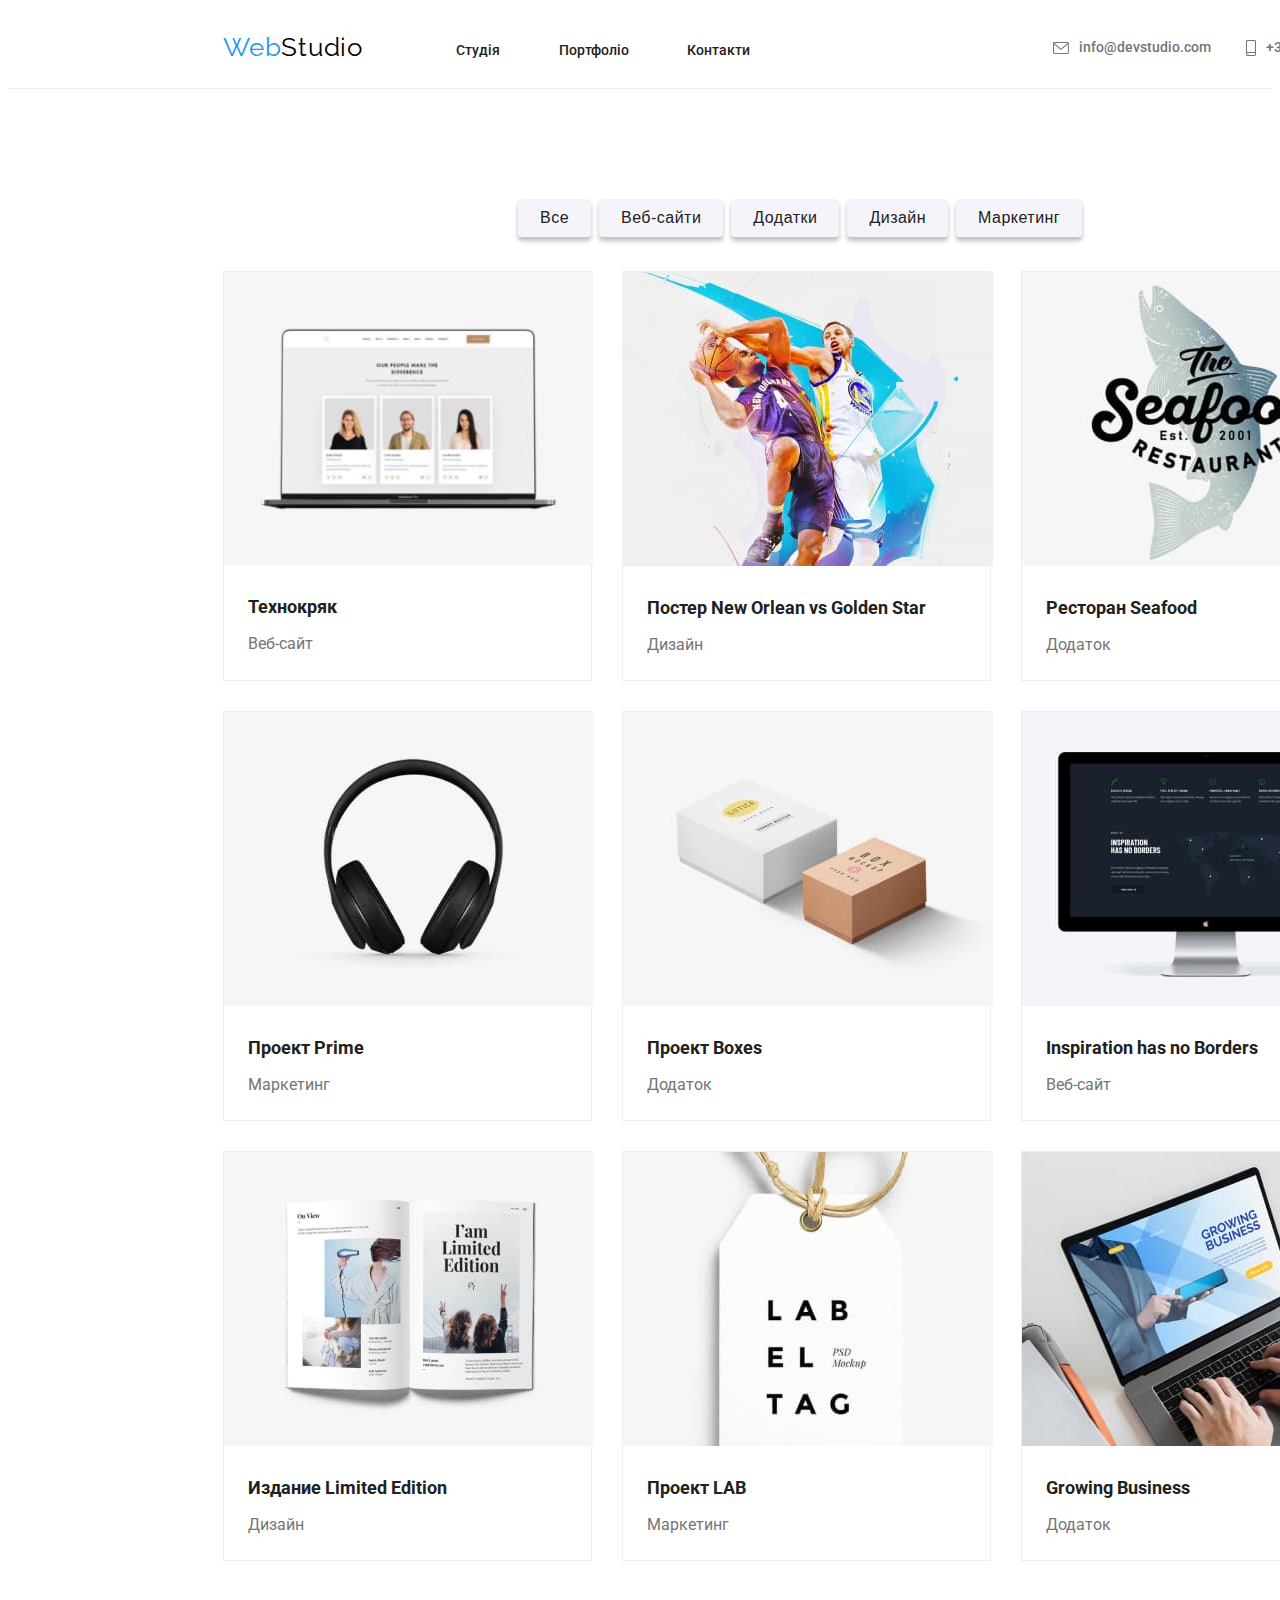
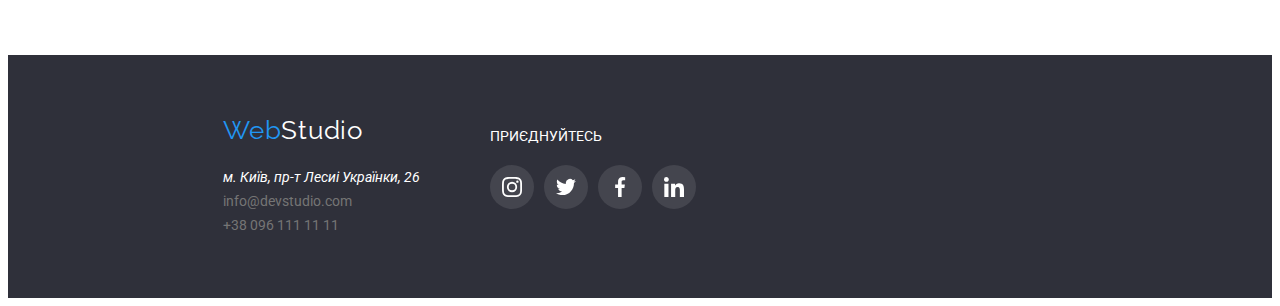
==== portfolio.html @ be72c02e "add projecy" ====
<!DOCTYPE html>
<html lang="ru">
  <head>
    <meta charset="UTF-8" />
    <meta http-equiv="X-UA-Compatible" content="IE=edge" />
    <meta name="viewport" content="width=device-width, initial-scale=1.0" />
    <title>WebStudio-portfolio</title>
    <link href="https://fonts.googleapis.com/css2?family=Raleway:wght@700&family=Roboto:ital,wght@0,500;0,700;0,900;1,400&display=swap" rel="stylesheet">
    <!-- нормалізатор -->
    <link rel="stylesheet" href="https://cdnjs.cloudflare.com/ajax/libs/modern-normalize/1.1.0/modern-normalize.min.css"
      integrity="sha512-wpPYUAdjBVSE4KJnH1VR1HeZfpl1ub8YT/NKx4PuQ5NmX2tKuGu6U/JRp5y+Y8XG2tV+wKQpNHVUX03MfMFn9Q=="
      crossorigin="anonymous" referrerpolicy="no-referrer" />

    <link rel="stylesheet" href="./css/styles.css" />
    
  </head>
  <body>
  <!-- Хедер -->
<header class="header-style">
  <!-- <div class="container"> -->
  <section class="head">
    <div class="container">
      <div class="heder-navi">
        <div class="logo-general">
          <a class="logo" href="./index.html">Web<samp class="logo-second">Studio</samp>
          </a>
        </div>
        <div class="navi-general">
          <nav class="nav">
            <ul class="site-nav list">
              <li><a href="./index.html" class="link">Студія</a></li>
              <li><a href="./portfolio.html" class="link">Портфоліо</a></li>
              <li><a href="" class="link">Контакти</a></li>
            </ul>
          </nav>
        </div>
        <div class="aut-navi-general">
          <ul class="aut-nav list">
            <li class="envelope">
              <a href="mailto:info@devstudio.com" class="a-link"> 
                <svg class="envelope-svg">
                  <use href="./images/sprit1.svg#icon-envelope"></use>
                </svg>info@devstudio.com</a>
            </li>
            <li class="phone">
              <a href="tel:+380961111111" class="a-link"> <svg class="phone-svg">
                  <use href="./images/sprit1.svg#icon-smartphone"></use>
                </svg>+38 096 111 11 11</a>
            </li>
          </ul>
        </div>
      </div>
    </div>
  </section>
</header>

    <!-- скритий h1 -->
    <h1 class="visually-hidden">скритий текст</h1>

    <!-- Mein -->
    <main>
      <!-- Продук -->
      <section class="portf-main">
        <div class="container">
        <!-- Фільтер -->
        <div class="button-general">
          <ul class="portf-button list">
            <li class="button-item"><button type="button" class="button-list">Все</button></li>
            <li class="button-item"><button type="button" class="button-list">Веб-сайти</button></li>
            <li class="button-item"><button type="button" class="button-list">Додатки</button></li>
            <li class="button-item"><button type="button" class="button-list">Дизайн</button></li>
            <li class="button-item"><button type="button" class="button-list">Маркетинг</button></li>
          </ul>
        </div>
        <div class="project">

        <ul class="portf-project list">
          <li class="project-general">
            <img src="./images/p-img001.jpg" alt="foto-1" width="369" />
            <div class="product-general">
            <h2 class="project-title">Технокряк</h2>
            <p class="product">Веб-сайт</p>
            </div>
          </li>
          <li class="project-general">
            <img src="./images/p-img002.jpg" alt="foto-2" width="370" />
            <div class="product-general">
            <h2 class="project-title">Постер New Orlean vs Golden Star</h2>
            <p class="product">Дизайн</p>
            </div>
          </li>
          <li class="project-general">
            <img src="./images/p-img003.jpg" alt="foto-3" width="370" />
            <div class="product-general">
            <h2 class="project-title">Ресторан Seafood</h2>
            <p class="product">Додаток</p>
            </div>
          </li>
          <li class="project-general">
            <img src="./images/p-img004.jpg" alt="foto-4" width="370" />
            <div class="product-general">
            <h2 class="project-title">Проект Prime</h2>
            <p class="product">Маркетинг</p>
            </div>
          </li>
          <li class="project-general">
            <img src="./images/p-img005.jpg" alt="foto-5" width="370" />
            <div class="product-general">
            <h2 class="project-title">Проект Boxes</h2>
            <p class="product">Додаток</p>
            </div>
          </li>
          <li class="project-general">
            <img src="./images/p-img006.jpg" alt="foto-6" width="370" />
            <div class="product-general">
            <h2 class="project-title">Inspiration has no Borders</h2>
            <p class="product">Веб-сайт</p>
            </div>
          </li>
          <li class="project-general">
            <img src="./images/p-img007.jpg" alt="foto-7" width="370" />
            <div class="product-general">
            <h2 class="project-title">Издание Limited Edition</h2>
            <p class="product">Дизайн</p>
            </div>
          </li>
          <li class="project-general">
            <img src="./images/p-img008.jpg" alt="foto-8" width="370" />
            <div class="product-general">
            <h2 class="project-title">Проект LAB</h2>
            <p class="product">Маркетинг</p>
            </div>
          </li>
          <li class="project-general">
            <img src="./images/p-img009.jpg" alt="foto-9" width="370" />
            <div class="product-general">
            <h2 class="project-title">Growing Business</h2>
            <p class="product">Додаток</p>
            </div>
          </li>
        </ul>
        </div>
        </div>
      </section>
    </main>

    <!-- Футер -->
    <footer class="fotter-styles">
      <div class="container">
        <div class="futter">
          <div class="futter-contact">
            <a class="logo" href="./index.html">Web<samp class="logo-three">Studio</samp>
            </a>
            <div class="fotter-adress">
              <address class="adsress-styles">м. Київ, пр-т Лесиі Українки, 26</address>
              <ul class="contact list">
                <li>
                  <a href="mailto:info@devstudio.com" class="cont-list">info@devstudio.com</a>
                </li>
                <li>
                  <a href="tel:+380961111111" class="cont-list">+38 096 111 11 11</a>
                </li>
              </ul>
            </div>
          </div>
          <div class="futter-sotial">
            <p class="to-us">ПРИЄДНУЙТЕСЬ</p>
            <ul class="futter-sotial-item list">
              <li>
                <a href="" class="sotial-icon">
                  <svg class="icon-name">
                    <use href="./images/sprit.svg#icon-instagram"></use>
                  </svg>
                </a>
              </li>
              <li>
                <a href="" class="sotial-icon">
                  <svg class="icon-name">
                    <use href="./images/sprit.svg#icon-twitter"></use>
                  </svg>
                </a>
              </li>
              <li>
                <a href="" class="sotial-icon">
                  <svg class="icon-name">
                    <use href="./images/sprit.svg#icon-facebook"></use>
                  </svg>
                </a>
              </li>
              <li>
                <a href="" class="sotial-icon">
                  <svg class="icon-name">
                    <use href="./images/sprit.svg#icon-linkedin"></use>
                  </svg>
                </a>
              </li>
            </ul>
          </div>
        </div>
      </div>
    </footer>
  </body>
</html>
---- css/styles.css ----
.list {
  list-style: none;
}
a {
  text-decoration: none;
}
:root {
  --color-general-: #212121;
  --color-second-: #2196f3;
  --color-h1-: #ffffff;
  --color-text-: #757575;
  --background-scond: #2f303a;
  --background-button-: #2196f3;
  --background-heder-: #ffffff;
  --background-general: #e5e5e5;
  --background-portf-button: #f5f4fa;
}
body {
  background-color: var(--background-heder-);
  color: var(--color-text-);
  font-family: Roboto, sans-serif;
}

/* скритий текст */
.visually-hidden {
  position: absolute;
  white-space: nowrap;
  width: 1px;
  height: 1px;
  overflow: hidden;
  border: 0;
  padding: 0;
  clip: rect(0 0 0 0);
  clip-path: inset(50%);
  margin: -1px;
}

.container {
  margin-right: 200px;
  margin-left: 200px;
  padding-right: 15px;
  padding-left: 15px;
  width: 1200px;
}

/* стилізація шапки */

.section {
  max-width: 1600px;
}
.header-style {
  background-color: var(--background-heder-);
  max-width: 1600px;
}
.head {
  width: 1600 px;
  border-bottom: solid 1px #ececec;
}

.heder-navi {
  display: flex;
  align-items: center;
}
.site-nav {
  display: flex;
  width: 294px;
  height: 16px;
  justify-content: space-between;
  padding-left: 0;
  margin: 0;
}
.aut-navi-general {
  margin-left: 331px;
}
.aut-nav {
  display: flex;
  width: 307px;
  padding-left: 0;
  justify-content: space-between;
}
.logo-general {
  padding-top: 24px;
  padding-bottom: 25px;
  margin-right: 93px;
}

.logo {
  color: #2196f3;
  font-family: Raleway;
  font-size: 26px;
  line-height: 1.19;
  letter-spacing: 0.03em;
}
.logo-second {
  color: #000000;
  font-family: Raleway;
  font-size: 26px;
  line-height: 1.19;
  letter-spacing: 0.03em;
}
.logo-three {
  color: var(--background-heder-);
  font-family: Raleway;
  font-size: 26px;
  line-height: 1.19;
}

.site-nav .link {
  color: var(--color-general-);
  font-weight: 500;
  font-size: 14px;
  line-height: 1.14;
  padding: 32px 0;
}
.site-nav .link:hover,
.site-nav .link:focus {
  color: var(--color-second-);
  font-weight: 500;
  font-size: 14px;
  line-height: 1.14;
}
.aut-nav .a-link {
  color: var(--color-text-);
  font-weight: 500;
  font-size: 14px;
  line-height: 1.14;
}

.aut-nav .a-link:hover,
.aut-nav .a-link:focus {
  color: var(--color-second-);
  font-weight: 500;
  font-size: 14px;
  line-height: 1.14;
}
.aut-nav .a-link:hover .envelope-svg,
.aut-nav .a-link:focus .envelope-svg {
  fill: var(--color-second-);
}
.aut-nav .a-link:hover .phone-svg,
.aut-nav .a-link:focus .phone-svg {
  fill: var(--color-second-);
}
.a-link {
  display: inline-flex;
  align-items: center;
}
.envelope {
  display: flex;
  align-items: center;
  justify-content: center;
  width: 161px;
  height: 16px;
  margin-right: 30px;
  margin-left: -30px;
  color: var(--color-text-);
}
.phone {
  display: flex;
  align-items: center;
  width: 142px;
  height: 16px;
  /* color: var(--color-text-); */
}
.phone-svg {
  width: 10px;
  height: 16px;
  margin-right: 10px;
  fill: var(--color-text-);
}

.envelope-svg {
  width: 16px;
  height: 12px;
  margin-right: 10px;
  fill: var(--color-text-);
}

/* стилізація героя */
.heroe {
  padding: 200px 0;
  background-color: var(--background-scond);
  color: var(--color-h1-);
  max-width: 1600px;
}
.heroe-main {
  font-weight: 900;
  font-size: 44px;
  line-height: 1.36;
  text-transform: uppercase;
  text-align: center;
  margin-top: 0;
}

.heroe {
  max-width: 1600px;
  height: 600px;
  margin-right: 0;
  margin-left: 0;

  background-image: linear-gradient(
      to right,
      rgba(47, 48, 58, 0.4),
      rgba(47, 48, 58, 0.4)
    ),
    url(../images/hero_img_general.jpg);
  background-repeat: no-repeat;
  background-position: center;
  background-size: cover;
  background-color: #c4c4c4;
}

.button-styles {
  background-color: var(--color-second-);
  color: var(--color-h1-);
  font-weight: bold;
  font-size: 16px;
  line-height: 1.88;
  cursor: pointer;
  padding: 10px 32px;
  border: none;
  margin: 0 auto;
  display: block;
  box-shadow: 0px 4px 4px rgba(0, 0, 0, 0.15);
  border-radius: 4px;
}
.button-styles:hover,
.button-styles:focus {
  background-color: #188ce8;
}
/* стилізвція майн */

.section {
  padding: 94px 0;
}

.section-mod {
  padding-bottom: 0;
}
.site-we .we-title {
  color: var(--color-general-);
  font-weight: bold;
  font-size: 14px;
  line-height: 1.14;
  text-transform: uppercase;
}

.site-we {
  display: flex;
  justify-content: space-between;
  padding-left: 0;
}

.site-we .we-text {
  font-size: 14px;
  line-height: 1.71;
}

.we-item {
  width: 270px;
  padding-left: 0;
}
.we-item:not(:last-child) {
  margin-right: 30px;
}

.we-item-icon {
  width: 270px;
  height: 120px;
  background-color: var(--background-portf-button);
  display: block;
  border-radius: 4px;
  display: inline-flex;
  justify-content: center;
  align-items: center;
}

.our-work {
  color: var(--color-general-);
  font-weight: bold;
  font-size: 36px;
  line-height: 1.17;
  text-align: center;
  margin-top: 0;
  margin-bottom: 50px;
}
.foto-work {
  display: flex;
  padding-left: 0;
  margin: 0;
}
.foto-work .item:not(:last-child) {
  margin-right: 30px;
}

/* стилізація команди */
.comand {
  background-color: var(--background-portf-button);
  padding-top: 0;
}
.our-comand {
  color: var(--color-general-);
  font-weight: bold;
  font-size: 36px;
  line-height: 1.17;
  padding-top: 94px;
  padding-bottom: 50px;
  text-align: center;
  margin: 0;
}

.about-we {
  width: 270px;
  padding-left: 0;
  margin: 0;
  display: flex;
  justify-content: space-between;
}
.about-we .item:not(:last-child) {
  margin-right: 30px;
}
.item-general {
  background: var(--background-heder-);
  box-shadow: 0px 1px 3px rgba(0, 0, 0, 0.12), 0px 1px 1px rgba(0, 0, 0, 0.14),
    0px 2px 1px rgba(0, 0, 0, 0.2);
  border-radius: 0px 0px 4px 4px;
}
.person-item {
  padding-top: 30px;
  padding-bottom: 30px;
}
.name {
  color: var(--color-general-);
  font-weight: 500;
  font-size: 16px;
  line-height: 1.19;
  text-align: center;
  margin: 0;
  padding-bottom: 10px;
}
.position {
  font-weight: normal;
  font-size: 16px;
  line-height: 1.19;
  text-align: center;
  margin: 0;
}

/* соцмережі працівників */

.sotial-general {
  width: 206px;
  height: 44px;
  margin-top: 16px;
  margin-left: 32px;
}
.sotial-lincs {
  display: flex;
  justify-content: space-between;
  padding: 0;
}
.sotial-icon {
  width: 44px;
  height: 44px;
  border-radius: 50%;
  display: flex;
  justify-content: center;
  align-items: center;
  color: #afb1b8;
}
.icon-name {
  width: 20px;
  height: 20px;
  fill: currentColor;
}

.sotial-icon:hover,
.sotial-icon:focus {
  background-color: var(--background-button-);
  color: var(--background-heder-);
}

/* наші клієнти */

.our-clients {
  color: var(--color-general-);
  font-weight: bold;
  font-size: 36px;
  line-height: 1.17;
  padding-top: 94px;
  padding-bottom: 50px;
  text-align: center;
  margin: 0;
}
.client {
  max-width: 1600px;
  padding-bottom: 94px;
}
.clients {
  margin: 0;
  padding: 0;
  display: flex;
  justify-content: space-between;
}

.icons {
  width: 169px;
  height: 91px;
  border: 1px solid #afb1b8;
  box-sizing: border-box;
  border-radius: 4px;
  fill: #afb1b8;
  padding: 16px 32px;
}

.icons:hover,
.icons:focus {
  fill: var(--background-button-);
  border: 1px solid var(--background-button-);
}

/* стилізація футера */

.fotter-styles {
  max-width: 1600px;
  background-color: var(--background-scond);
  padding-top: 60px;
  padding-bottom: 60px;
}

.fotter-adress {
  padding-top: 20px;
}
.adsress-styles {
  color: var(--color-h1-);
  font-weight: normal;
  font-size: 14px;
  line-height: 1.71;
  padding-left: 0;
}

.contact {
  padding-left: 0;
  margin: 0;
}
.contact .cont-list {
  color: var(--color-text-);
  font-weight: normal;
  font-size: 14px;
  line-height: 1.71;
  padding-top: 9px;
}
.cont-list:hover,
.cont-list:focus {
  color: var(--color-second-);
}

.futter {
  display: flex;
}
.futter-contact {
  margin-right: 70px;
}
.to-us {
  margin-bottom: 20px;
  font-size: 14px;
  line-height: 1.14;
  color: var(--color-h1-);
}
.futter-sotial-item {
  padding: 0;
  margin: 0;
  width: 206px;
  height: 44px;
  display: flex;
  justify-content: space-between;
}
.futter-sotial-item .icon-name {
  fill: var(--color-h1-);
}
.futter-sotial-item .sotial-icon {
  background-color: rgba(255, 255, 255, 0.1);
}
.sotial-icon:hover,
.sotial-icon:focus {
  background-color: var(--background-button-);
}

/* стилізація портфоліо */

.portf-main {
  background-color: var(--background-heder-);
}

.button-general {
  padding-top: 94px;
  padding-left: 295px;
}
.portf-button {
  display: flex;
  padding-left: 0;
  margin-right: 8px;
}

.button-list {
  background-color: var(--background-portf-button);
  color: var(--color-general-);
  font-weight: 500;
  font-size: 16px;
  line-height: 1.63;
  padding: 6px 22px;
  border-radius: 4px;
  text-align: center;
  letter-spacing: 0.03em;
  border: 0ch;
  box-shadow: 0px 4px 4px rgba(0, 0, 0, 0.25);
}

.button-item:not(:last-child) {
  margin-right: 8px;
}

.button-list:hover,
.button-list:focus {
  background-color: var(--background-button-);
  color: var(--background-heder-);
  box-shadow: 0px 4px 4px rgba(0, 0, 0, 0.25);
  /* box-shadow: 0px 3px 1px rgba(0, 0, 0, 0.1), 0px 1px 2px rgba(0, 0, 0, 0.08),
    0px 2px 2px rgba(0, 0, 0, 0.12); */
  border-radius: 4px;
  cursor: pointer;
}

.project {
  margin-top: 34px;
  margin-bottom: 94px;
}
.portf-project {
  padding-left: 0;
  display: flex;
  flex-wrap: wrap;
}

.project-general {
  width: 369px;
  background-color: var(--background-heder-);
  border: 1px solid #eeeeee;
  box-sizing: border-box;
  margin-bottom: 30px;
  margin-right: 30px;
}
.project-general:hover,
.project-general:focus {
  box-shadow: 0px 1px 1px rgba(0, 0, 0, 0.12), 0px 4px 4px rgba(0, 0, 0, 0.06),
    1px 4px 6px rgba(0, 0, 0, 0.16);
  cursor: pointer;
}
.project-general:nth-child(3n) {
  margin-right: 0px;
}
.project-general:nth-last-child(-n + 3) {
  margin-bottom: 0;
}
.product-general {
  padding: 20px 24px;
}
.project-title {
  color: var(--color-general-);
  font-weight: bold;
  font-size: 18px;
  line-height: 2;
  margin-bottom: 4px;
  margin-top: 0;
}
.product {
  font-size: 16px;
  line-height: 1.88;
  margin: 0;
}
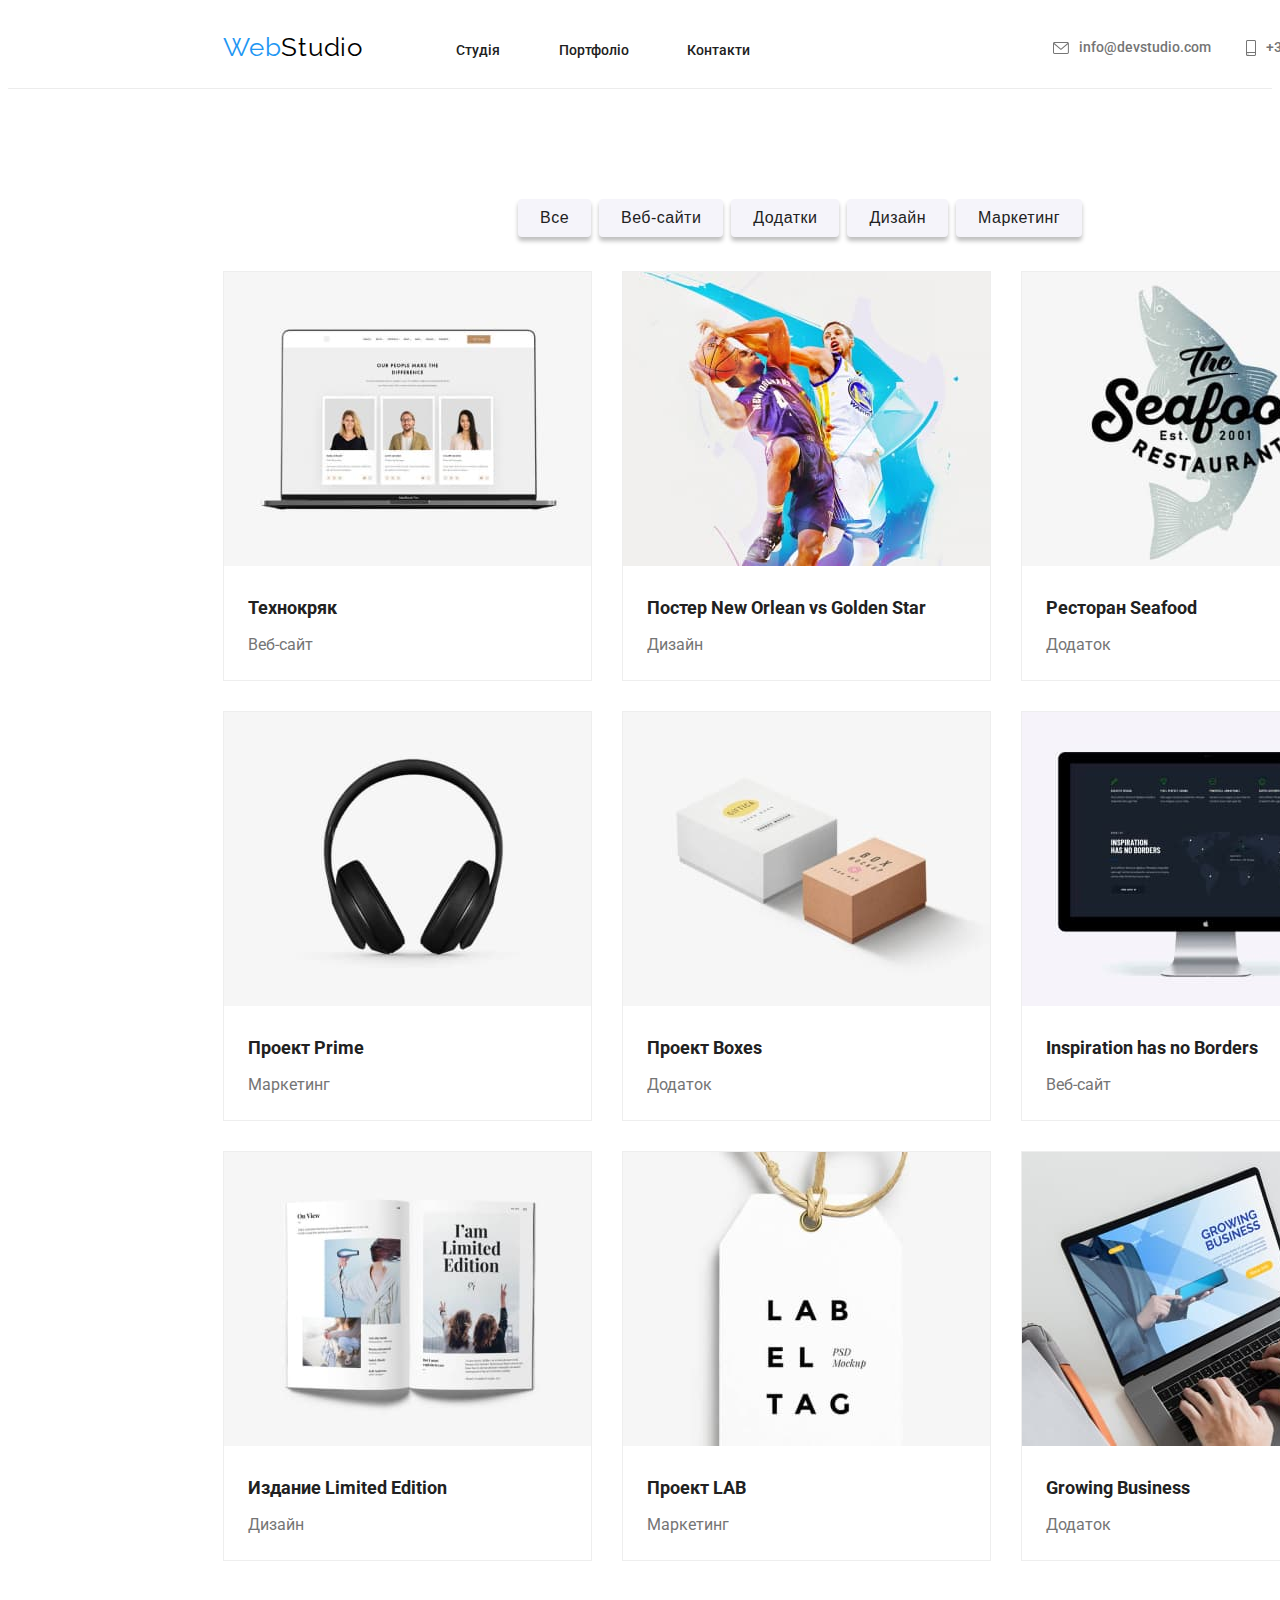
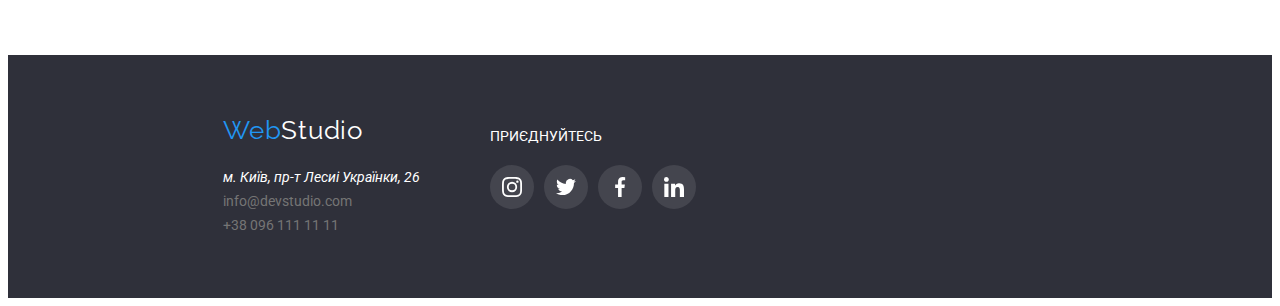
==== commit a819da29: "add all HW5" ====
--- a/portfolio.html
+++ b/portfolio.html
@@ -76,63 +76,109 @@
 
         <ul class="portf-project list">
           <li class="project-general">
-            <img src="./images/p-img001.jpg" alt="foto-1" width="369" />
+            <div class="foto-thumb">
+              <img src="./images/p-img001.jpg" alt="foto-1" width="370" />
+              <div class="produkt-overlay">
+                <p class="overlay-text">Text text text</p>
+              </div>
+            </div>
+           
             <div class="product-general">
             <h2 class="project-title">Технокряк</h2>
             <p class="product">Веб-сайт</p>
             </div>
           </li>
           <li class="project-general">
-            <img src="./images/p-img002.jpg" alt="foto-2" width="370" />
+            <div class="foto-thumb">
+              <img src="./images/p-img002.jpg" alt="foto-1" width="370" />
+              <div class="produkt-overlay">
+                <p class="overlay-text">Text text text</p>
+              </div>
+            </div>
             <div class="product-general">
             <h2 class="project-title">Постер New Orlean vs Golden Star</h2>
             <p class="product">Дизайн</p>
             </div>
           </li>
           <li class="project-general">
-            <img src="./images/p-img003.jpg" alt="foto-3" width="370" />
+            <div class="foto-thumb">
+              <img src="./images/p-img003.jpg" alt="foto-1" width="370" />
+              <div class="produkt-overlay">
+                <p class="overlay-text">Text text text</p>
+              </div>
+            </div>
             <div class="product-general">
             <h2 class="project-title">Ресторан Seafood</h2>
             <p class="product">Додаток</p>
             </div>
           </li>
           <li class="project-general">
-            <img src="./images/p-img004.jpg" alt="foto-4" width="370" />
+            <div class="foto-thumb">
+              <img src="./images/p-img004.jpg" alt="foto-1" width="370" />
+              <div class="produkt-overlay">
+                <p class="overlay-text">Text text text</p>
+              </div>
+            </div>
             <div class="product-general">
             <h2 class="project-title">Проект Prime</h2>
             <p class="product">Маркетинг</p>
             </div>
           </li>
           <li class="project-general">
-            <img src="./images/p-img005.jpg" alt="foto-5" width="370" />
+            <div class="foto-thumb">
+              <img src="./images/p-img005.jpg" alt="foto-1" width="370" />
+              <div class="produkt-overlay">
+                <p class="overlay-text">Text text text</p>
+              </div>
+            </div>
             <div class="product-general">
             <h2 class="project-title">Проект Boxes</h2>
             <p class="product">Додаток</p>
             </div>
           </li>
           <li class="project-general">
-            <img src="./images/p-img006.jpg" alt="foto-6" width="370" />
+          <div class="foto-thumb">
+            <img src="./images/p-img006.jpg" alt="foto-1" width="370" />
+            <div class="produkt-overlay">
+              <p class="overlay-text">Text text text</p>
+            </div>
+          </div>
             <div class="product-general">
             <h2 class="project-title">Inspiration has no Borders</h2>
             <p class="product">Веб-сайт</p>
             </div>
           </li>
           <li class="project-general">
-            <img src="./images/p-img007.jpg" alt="foto-7" width="370" />
+            <div class="foto-thumb">
+              <img src="./images/p-img007.jpg" alt="foto-1" width="370" />
+              <div class="produkt-overlay">
+                <p class="overlay-text">Text text text</p>
+              </div>
+            </div>
             <div class="product-general">
             <h2 class="project-title">Издание Limited Edition</h2>
             <p class="product">Дизайн</p>
             </div>
           </li>
           <li class="project-general">
-            <img src="./images/p-img008.jpg" alt="foto-8" width="370" />
+            <div class="foto-thumb">
+              <img src="./images/p-img008.jpg" alt="foto-1" width="370" />
+              <div class="produkt-overlay">
+                <p class="overlay-text">Text text text</p>
+              </div>
+            </div>
             <div class="product-general">
             <h2 class="project-title">Проект LAB</h2>
             <p class="product">Маркетинг</p>
             </div>
           </li>
           <li class="project-general">
-            <img src="./images/p-img009.jpg" alt="foto-9" width="370" />
+          <div class="foto-thumb">
+            <img src="./images/p-img009.jpg" alt="foto-1" width="370" />
+            <div class="produkt-overlay">
+              <p class="overlay-text">Text text text</p>
+            </div>
+          </div>
             <div class="product-general">
             <h2 class="project-title">Growing Business</h2>
             <p class="product">Додаток</p>
--- a/css/styles.css
+++ b/css/styles.css
@@ -1,5 +1,7 @@
 .list {
   list-style: none;
+  /* padding: 0;
+  margin: 0; */
 }
 a {
   text-decoration: none;
@@ -106,11 +108,14 @@
 }
 
 .site-nav .link {
+  position: relative;
   color: var(--color-general-);
   font-weight: 500;
   font-size: 14px;
   line-height: 1.14;
   padding: 32px 0;
+
+  transition: color 250ms cubic-bezier(0.4, 0, 0.2, 1);
 }
 .site-nav .link:hover,
 .site-nav .link:focus {
@@ -119,11 +124,30 @@
   font-size: 14px;
   line-height: 1.14;
 }
+.link::after {
+  content: "";
+  position: absolute;
+  left: 0;
+  bottom: 0;
+  width: 100%;
+  height: 4px;
+  border-radius: 2px;
+  background-color: var(--color-second-);
+  opacity: 0;
+  transition: 250ms cubic-bezier(0.4, 0, 0.2, 1);
+}
+.site-nav .link:hover::after,
+.site-nav .link:focus::after {
+  opacity: 1;
+}
+
 .aut-nav .a-link {
   color: var(--color-text-);
   font-weight: 500;
   font-size: 14px;
   line-height: 1.14;
+
+  transition: color 250ms cubic-bezier(0.4, 0, 0.2, 1);
 }
 
 .aut-nav .a-link:hover,
@@ -223,11 +247,70 @@
   display: block;
   box-shadow: 0px 4px 4px rgba(0, 0, 0, 0.15);
   border-radius: 4px;
-}
+
+  transition: var(--background-scond) 250ms cubic-bezier(0.4, 0, 0.2, 1);
+}
+
 .button-styles:hover,
 .button-styles:focus {
   background-color: #188ce8;
 }
+
+/* Backdrop */
+.backdrop {
+  position: fixed;
+  width: 1600px;
+  height: 100%;
+  left: 0px;
+  top: 0px;
+  background: rgba(0, 0, 0, 0.2);
+}
+.backdrop.is-hidden {
+  opacity: 0;
+  pointer-events: none;
+}
+.modal {
+  position: absolute;
+  top: 50%;
+  left: 50%;
+  width: 528px;
+  height: 581px;
+  background-color: var(--background-heder-);
+  transform: translate(-50%, -50%);
+}
+
+.modal {
+  position: relative;
+}
+
+/* button close*/
+
+.button-close {
+  position: absolute;
+  top: 8px;
+  right: 8px;
+  display: flex;
+  width: 30px;
+  height: 30px;
+  background-color: var(--background-heder-);
+  border: var(--background-heder-);
+  padding: 0;
+}
+.button-item-main {
+  width: 30px;
+  height: 30px;
+  background-color: var(--background-heder-);
+  border: var(--background-heder-);
+  padding: 0;
+}
+
+.close-item {
+  width: 30px;
+  height: 30px;
+  border-radius: 50%;
+  padding: 0;
+}
+
 /* стилізвція майн */
 
 .section {
@@ -293,6 +376,28 @@
   margin-right: 30px;
 }
 
+.product-our {
+  position: relative;
+  width: 370px;
+  height: 294px;
+}
+
+.work-title {
+  position: absolute;
+  margin: 0;
+  text-transform: uppercase;
+  font-size: 14px;
+  line-height: 1.14;
+  text-align: center;
+  letter-spacing: 0.03em;
+  width: 370px;
+  height: 70px;
+  background: rgba(47, 48, 58, 0.8);
+  color: var(--color-h1-);
+  padding-top: 27px;
+  bottom: 0;
+}
+
 /* стилізація команди */
 .comand {
   background-color: var(--background-portf-button);
@@ -367,11 +472,15 @@
   justify-content: center;
   align-items: center;
   color: #afb1b8;
+
+  transition: color 250ms cubic-bezier(0.4, 0, 0.2, 1);
 }
 .icon-name {
   width: 20px;
   height: 20px;
   fill: currentColor;
+
+  transition: fill 250ms cubic-bezier(0.4, 0, 0.2, 1);
 }
 
 .sotial-icon:hover,
@@ -411,6 +520,8 @@
   border-radius: 4px;
   fill: #afb1b8;
   padding: 16px 32px;
+  transition: fill 250ms cubic-bezier(0.4, 0, 0.2, 1),
+    border 250ms cubic-bezier(0.4, 0, 0.2, 1);
 }
 
 .icons:hover,
@@ -449,6 +560,8 @@
   font-size: 14px;
   line-height: 1.71;
   padding-top: 9px;
+
+  transition: color 250ms cubic-bezier(0.4, 0, 0.2, 1);
 }
 .cont-list:hover,
 .cont-list:focus {
@@ -480,6 +593,7 @@
 }
 .futter-sotial-item .sotial-icon {
   background-color: rgba(255, 255, 255, 0.1);
+  transition: background-color 250ms cubic-bezier(0.4, 0, 0.2, 1);
 }
 .sotial-icon:hover,
 .sotial-icon:focus {
@@ -498,6 +612,7 @@
 }
 .portf-button {
   display: flex;
+
   padding-left: 0;
   margin-right: 8px;
 }
@@ -514,6 +629,9 @@
   letter-spacing: 0.03em;
   border: 0ch;
   box-shadow: 0px 4px 4px rgba(0, 0, 0, 0.25);
+
+  transition: color 250ms cubic-bezier(0.4, 0, 0.2, 1),
+    background-color 250ms cubic-bezier(0.4, 0, 0.2, 1);
 }
 
 .button-item:not(:last-child) {
@@ -563,6 +681,7 @@
 }
 .product-general {
   padding: 20px 24px;
+  overflow: hidden;
 }
 .project-title {
   color: var(--color-general-);
@@ -577,3 +696,30 @@
   line-height: 1.88;
   margin: 0;
 }
+.foto-thumb {
+  position: relative;
+  overflow: hidden;
+}
+
+.project-general:hover .produkt-overlay {
+  transform: translateY(0);
+}
+
+.overlay-text {
+  font-size: 18px;
+  line-height: 1.56;
+  letter-spacing: 3%;
+  color: var(--color-h1-);
+}
+
+.produkt-overlay {
+  padding: 63px 24px;
+  position: absolute;
+  top: 0;
+  left: 0;
+  width: 100%;
+  height: 100%;
+  background-color: rgba(33, 150, 243, 0.9);
+  transform: translateY(100%);
+  transition: transform 250ms cubic-bezier(0.4, 0, 0.2, 1);
+}
